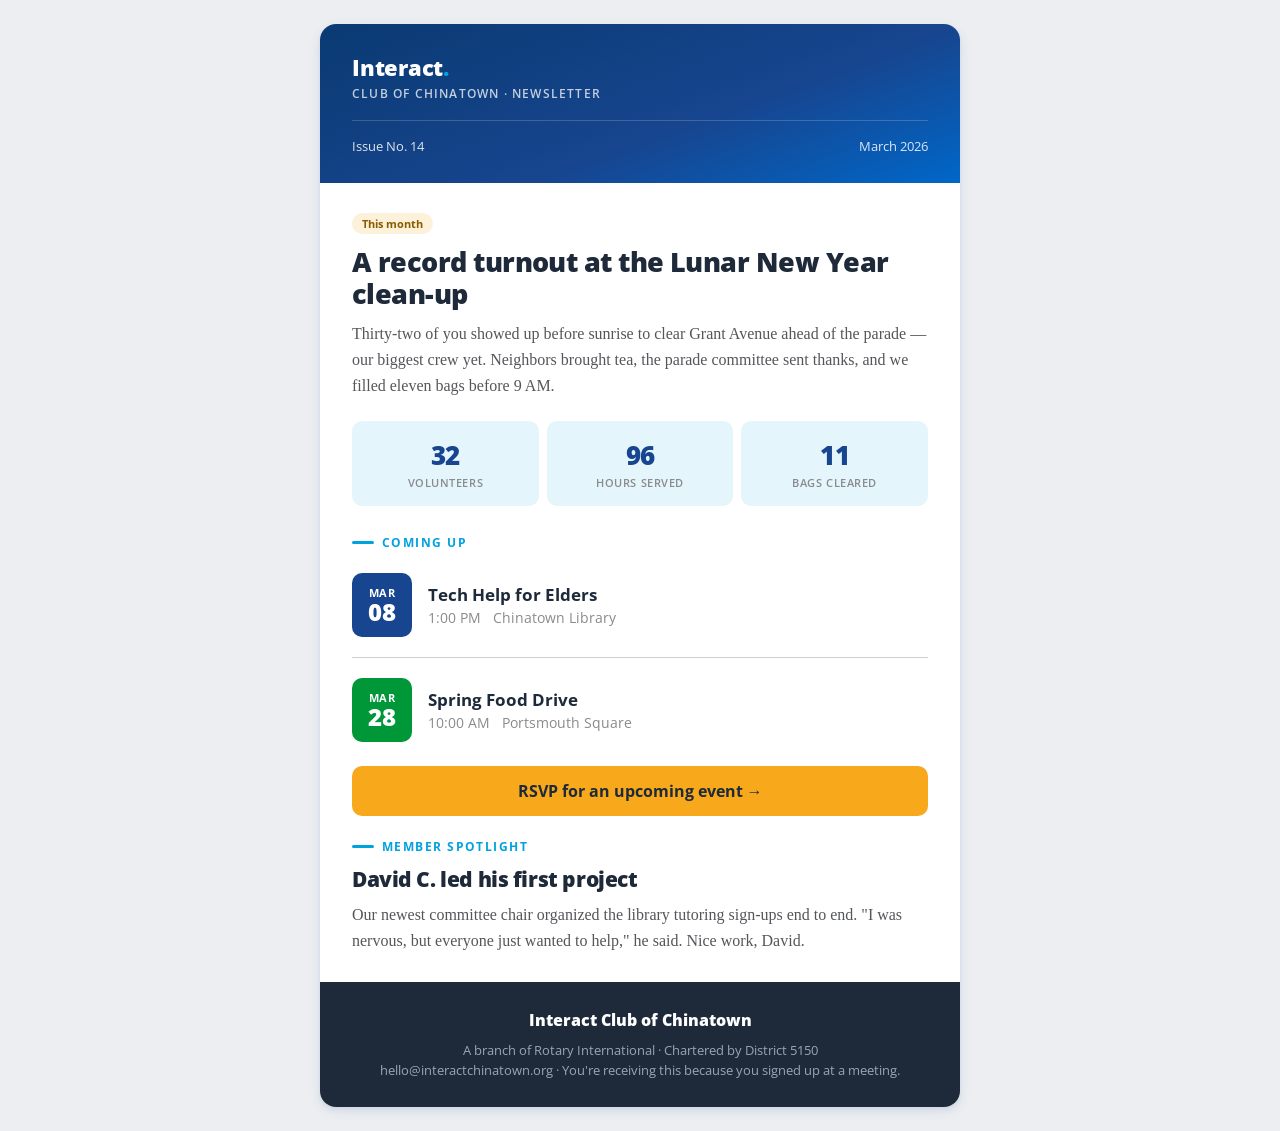
==== newsletter/index.html @ 815b6531 "Implement club website from Interact Chinatown Design System Static, no-build site translated from t" ====
<!DOCTYPE html>
<html lang="en">
<head>
<meta charset="utf-8" />
<meta name="viewport" content="width=device-width, initial-scale=1" />
<title>Interact Chinatown — Newsletter</title>
<link rel="stylesheet" href="../css/styles.css" />
<style>
  body { margin: 0; background: var(--ink-100); font-family: var(--font-primary); padding: 24px 0; }
  .email { max-width: 640px; margin: 0 auto; background: #fff; border-radius: var(--radius-lg); overflow: hidden; box-shadow: var(--shadow-md); }
  .masthead { background: linear-gradient(160deg, #0a3a72, var(--rotary-royal-blue) 60%, var(--azure)); color: #fff; padding: 28px 32px; }
  .brand { font-size: 22px; font-weight: 800; letter-spacing: -0.01em; }
  .brand .dot { color: var(--sky-blue); }
  .club { font-size: 12px; font-weight: 600; text-transform: uppercase; letter-spacing: 0.1em; color: rgba(255,255,255,0.75); margin-top: 3px; }
  .issue { display: flex; justify-content: space-between; align-items: baseline; margin-top: 18px; padding-top: 16px; border-top: 1px solid rgba(255,255,255,0.18); font-size: 13px; color: rgba(255,255,255,0.85); }
  .pad { padding: 28px 32px; }
  .eyebrow { font-size: 12px; font-weight: 700; text-transform: uppercase; letter-spacing: 0.12em; color: var(--brand); display: flex; align-items: center; gap: 8px; }
  .eyebrow::before { content: ""; width: 22px; height: 3px; border-radius: 2px; background: var(--brand); }
  h1.lead { font-size: 27px; font-weight: 800; letter-spacing: -0.02em; line-height: 1.2; color: var(--text-heading); margin: 12px 0 10px; }
  p.body { font-family: var(--font-secondary); font-size: 16px; line-height: 1.62; color: var(--text-body); margin: 0 0 14px; }
  .stats { display: flex; gap: 8px; padding: 0 32px 8px; }
  .stat { flex: 1; background: var(--surface-brand-soft); border-radius: var(--radius-md); padding: 16px 14px; text-align: center; }
  .stat .n { font-size: 26px; font-weight: 800; color: var(--brand-strong); letter-spacing: -0.02em; }
  .stat .l { font-size: 11px; font-weight: 600; text-transform: uppercase; letter-spacing: 0.05em; color: var(--text-muted); margin-top: 2px; }
  .divider { height: 1px; background: var(--border-subtle); margin: 4px 32px; }
  .event { display: flex; gap: 16px; padding: 16px 32px; align-items: center; }
  .datechip { flex-shrink: 0; width: 60px; height: 64px; border-radius: var(--radius-md); background: var(--rotary-royal-blue); color: #fff; display: flex; flex-direction: column; align-items: center; justify-content: center; }
  .datechip .mo { font-size: 11px; font-weight: 700; text-transform: uppercase; letter-spacing: 0.06em; }
  .datechip .dy { font-size: 24px; font-weight: 800; line-height: 1; }
  .event h3 { margin: 0 0 3px; font-size: 17px; font-weight: 700; color: var(--text-heading); }
  .event .meta { font-size: 13.5px; color: var(--text-muted); display: flex; gap: 12px; }
  .cta { display: block; text-decoration: none; text-align: center; background: var(--rotary-gold); color: var(--ink-900); font-weight: 700; font-size: 16px; padding: 14px; border-radius: var(--radius-md); margin: 8px 32px 4px; }
  .footer { background: var(--ink-900); color: var(--stone); padding: 26px 32px; font-size: 12.5px; line-height: 1.6; text-align: center; }
  .footer .f-brand { color: #fff; font-weight: 800; font-size: 16px; margin-bottom: 8px; }
  .tag { display: inline-block; padding: 3px 10px; border-radius: var(--radius-pill); background: var(--surface-gold-soft); color: #8a5a00; font-size: 11px; font-weight: 700; }
</style>
</head>
<body>
  <div class="email">
    <div class="masthead">
      <div class="brand">Interact<span class="dot">.</span></div>
      <div class="club">Club of Chinatown · Newsletter</div>
      <div class="issue"><span>Issue No. 14</span><span>March 2026</span></div>
    </div>

    <div class="pad" style="padding-bottom: 8px;">
      <span class="tag">This month</span>
      <h1 class="lead">A record turnout at the Lunar New Year clean-up</h1>
      <p class="body">Thirty-two of you showed up before sunrise to clear Grant Avenue ahead of the parade — our biggest crew yet. Neighbors brought tea, the parade committee sent thanks, and we filled eleven bags before 9 AM.</p>
    </div>

    <div class="stats">
      <div class="stat"><div class="n">32</div><div class="l">Volunteers</div></div>
      <div class="stat"><div class="n">96</div><div class="l">Hours served</div></div>
      <div class="stat"><div class="n">11</div><div class="l">Bags cleared</div></div>
    </div>

    <div class="pad" style="padding-top: 20px; padding-bottom: 6px;">
      <span class="eyebrow">Coming up</span>
    </div>
    <div class="event">
      <div class="datechip"><span class="mo">Mar</span><span class="dy">08</span></div>
      <div><h3>Tech Help for Elders</h3><div class="meta"><span>1:00 PM</span><span>Chinatown Library</span></div></div>
    </div>
    <div class="divider"></div>
    <div class="event">
      <div class="datechip" style="background: var(--grass);"><span class="mo">Mar</span><span class="dy">28</span></div>
      <div><h3>Spring Food Drive</h3><div class="meta"><span>10:00 AM</span><span>Portsmouth Square</span></div></div>
    </div>

    <a class="cta" href="../join.html">RSVP for an upcoming event →</a>

    <div class="pad" style="padding-top: 18px;">
      <span class="eyebrow">Member spotlight</span>
      <h1 class="lead" style="font-size: 21px;">David C. led his first project</h1>
      <p class="body" style="margin-bottom: 0;">Our newest committee chair organized the library tutoring sign-ups end to end. "I was nervous, but everyone just wanted to help," he said. Nice work, David.</p>
    </div>

    <div class="footer">
      <div class="f-brand">Interact Club of Chinatown</div>
      A branch of Rotary International · Chartered by District 5150<br />
      hello@interactchinatown.org · You're receiving this because you signed up at a meeting.
    </div>
  </div>
</body>
</html>
---- css/styles.css ----
/* ==========================================================================
   Interact Club of Chinatown — Design System
   Global entry point. Consumers link THIS file.
   Keep this file as @import lines only.
   ========================================================================== */

@import url("tokens/fonts.css");
@import url("tokens/colors.css");
@import url("tokens/typography.css");
@import url("tokens/spacing.css");
@import url("tokens/effects.css");
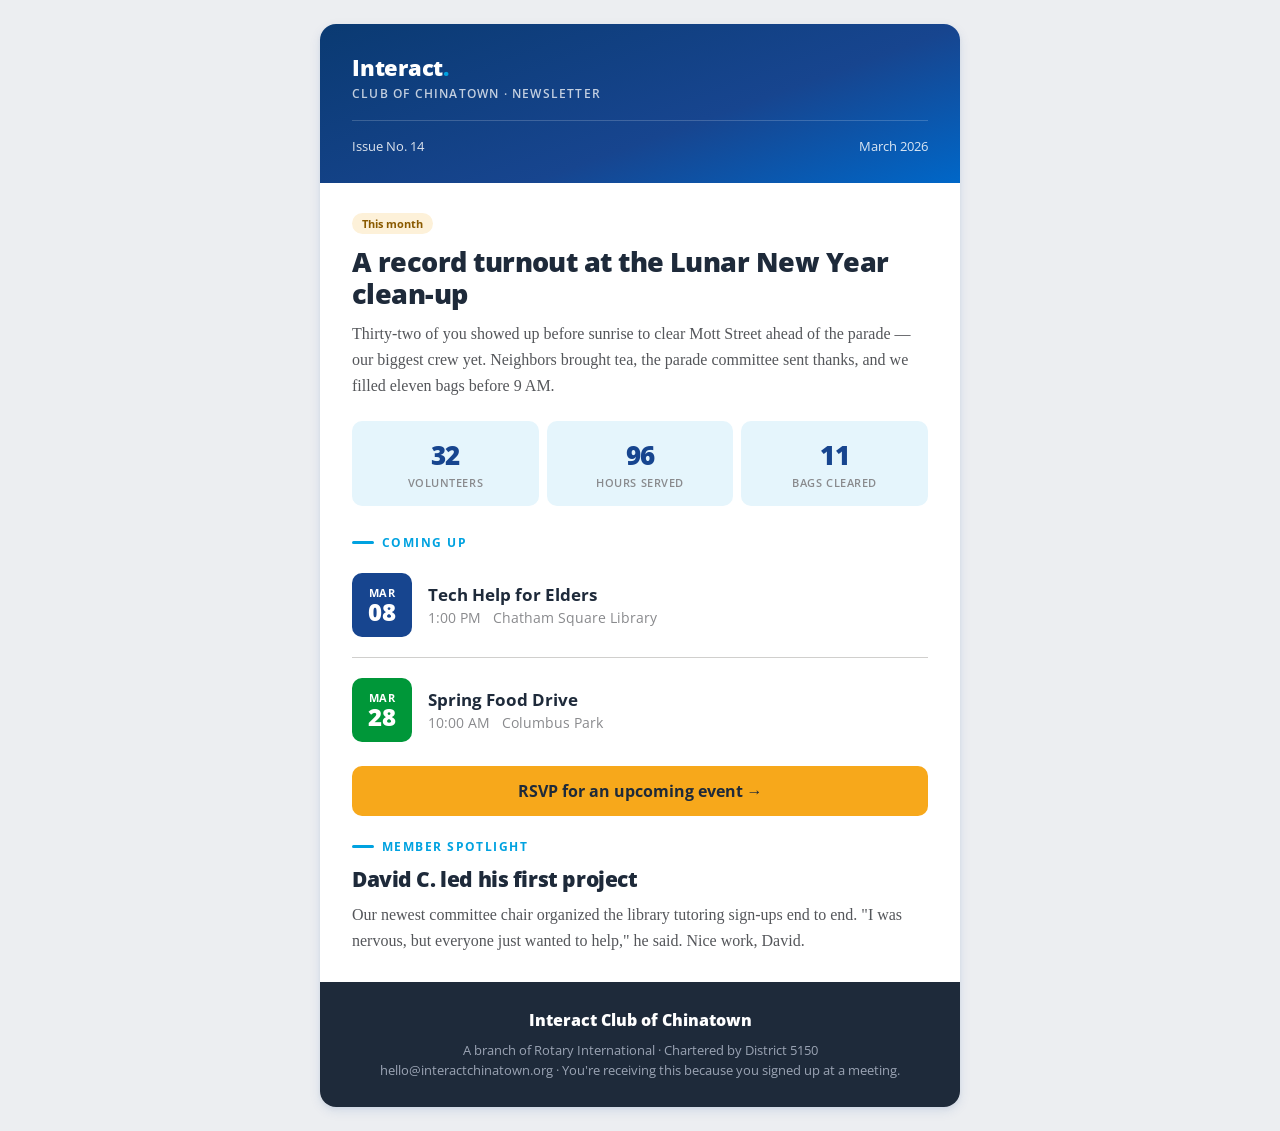
==== commit 4a16d8f8: "Relocalize site to Manhattan's Chinatown and add Recent Highlights section - Swap SF placeholder loc" ====
--- a/newsletter/index.html
+++ b/newsletter/index.html
@@ -46,7 +46,7 @@
     <div class="pad" style="padding-bottom: 8px;">
       <span class="tag">This month</span>
       <h1 class="lead">A record turnout at the Lunar New Year clean-up</h1>
-      <p class="body">Thirty-two of you showed up before sunrise to clear Grant Avenue ahead of the parade — our biggest crew yet. Neighbors brought tea, the parade committee sent thanks, and we filled eleven bags before 9 AM.</p>
+      <p class="body">Thirty-two of you showed up before sunrise to clear Mott Street ahead of the parade — our biggest crew yet. Neighbors brought tea, the parade committee sent thanks, and we filled eleven bags before 9 AM.</p>
     </div>
 
     <div class="stats">
@@ -60,12 +60,12 @@
     </div>
     <div class="event">
       <div class="datechip"><span class="mo">Mar</span><span class="dy">08</span></div>
-      <div><h3>Tech Help for Elders</h3><div class="meta"><span>1:00 PM</span><span>Chinatown Library</span></div></div>
+      <div><h3>Tech Help for Elders</h3><div class="meta"><span>1:00 PM</span><span>Chatham Square Library</span></div></div>
     </div>
     <div class="divider"></div>
     <div class="event">
       <div class="datechip" style="background: var(--grass);"><span class="mo">Mar</span><span class="dy">28</span></div>
-      <div><h3>Spring Food Drive</h3><div class="meta"><span>10:00 AM</span><span>Portsmouth Square</span></div></div>
+      <div><h3>Spring Food Drive</h3><div class="meta"><span>10:00 AM</span><span>Columbus Park</span></div></div>
     </div>
 
     <a class="cta" href="../join.html">RSVP for an upcoming event →</a>
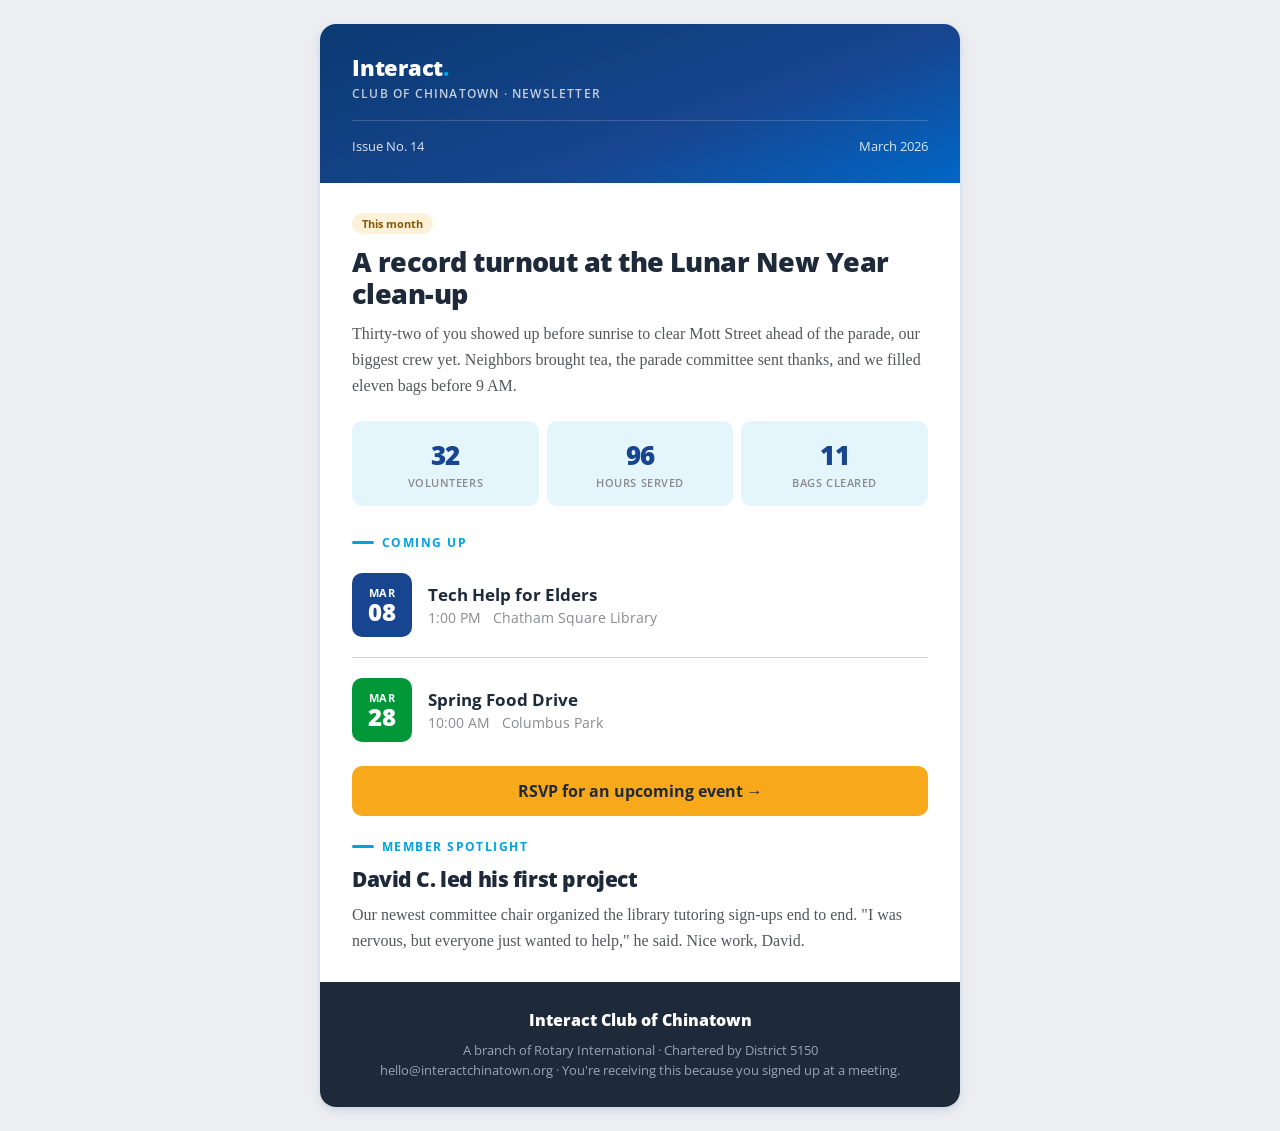
==== commit 2c84dc76: "Remove all em dashes; add AI-editor rule against them Rewrite every em dash in the site copy, docs, " ====
--- a/newsletter/index.html
+++ b/newsletter/index.html
@@ -3,7 +3,7 @@
 <head>
 <meta charset="utf-8" />
 <meta name="viewport" content="width=device-width, initial-scale=1" />
-<title>Interact Chinatown — Newsletter</title>
+<title>Interact Chinatown Newsletter</title>
 <link rel="stylesheet" href="../css/styles.css" />
 <style>
   body { margin: 0; background: var(--ink-100); font-family: var(--font-primary); padding: 24px 0; }
@@ -46,7 +46,7 @@
     <div class="pad" style="padding-bottom: 8px;">
       <span class="tag">This month</span>
       <h1 class="lead">A record turnout at the Lunar New Year clean-up</h1>
-      <p class="body">Thirty-two of you showed up before sunrise to clear Mott Street ahead of the parade — our biggest crew yet. Neighbors brought tea, the parade committee sent thanks, and we filled eleven bags before 9 AM.</p>
+      <p class="body">Thirty-two of you showed up before sunrise to clear Mott Street ahead of the parade, our biggest crew yet. Neighbors brought tea, the parade committee sent thanks, and we filled eleven bags before 9 AM.</p>
     </div>
 
     <div class="stats">
--- a/css/styles.css
+++ b/css/styles.css
@@ -1,5 +1,5 @@
 /* ==========================================================================
-   Interact Club of Chinatown — Design System
+   Interact Club of Chinatown - Design System
    Global entry point. Consumers link THIS file.
    Keep this file as @import lines only.
    ========================================================================== */
